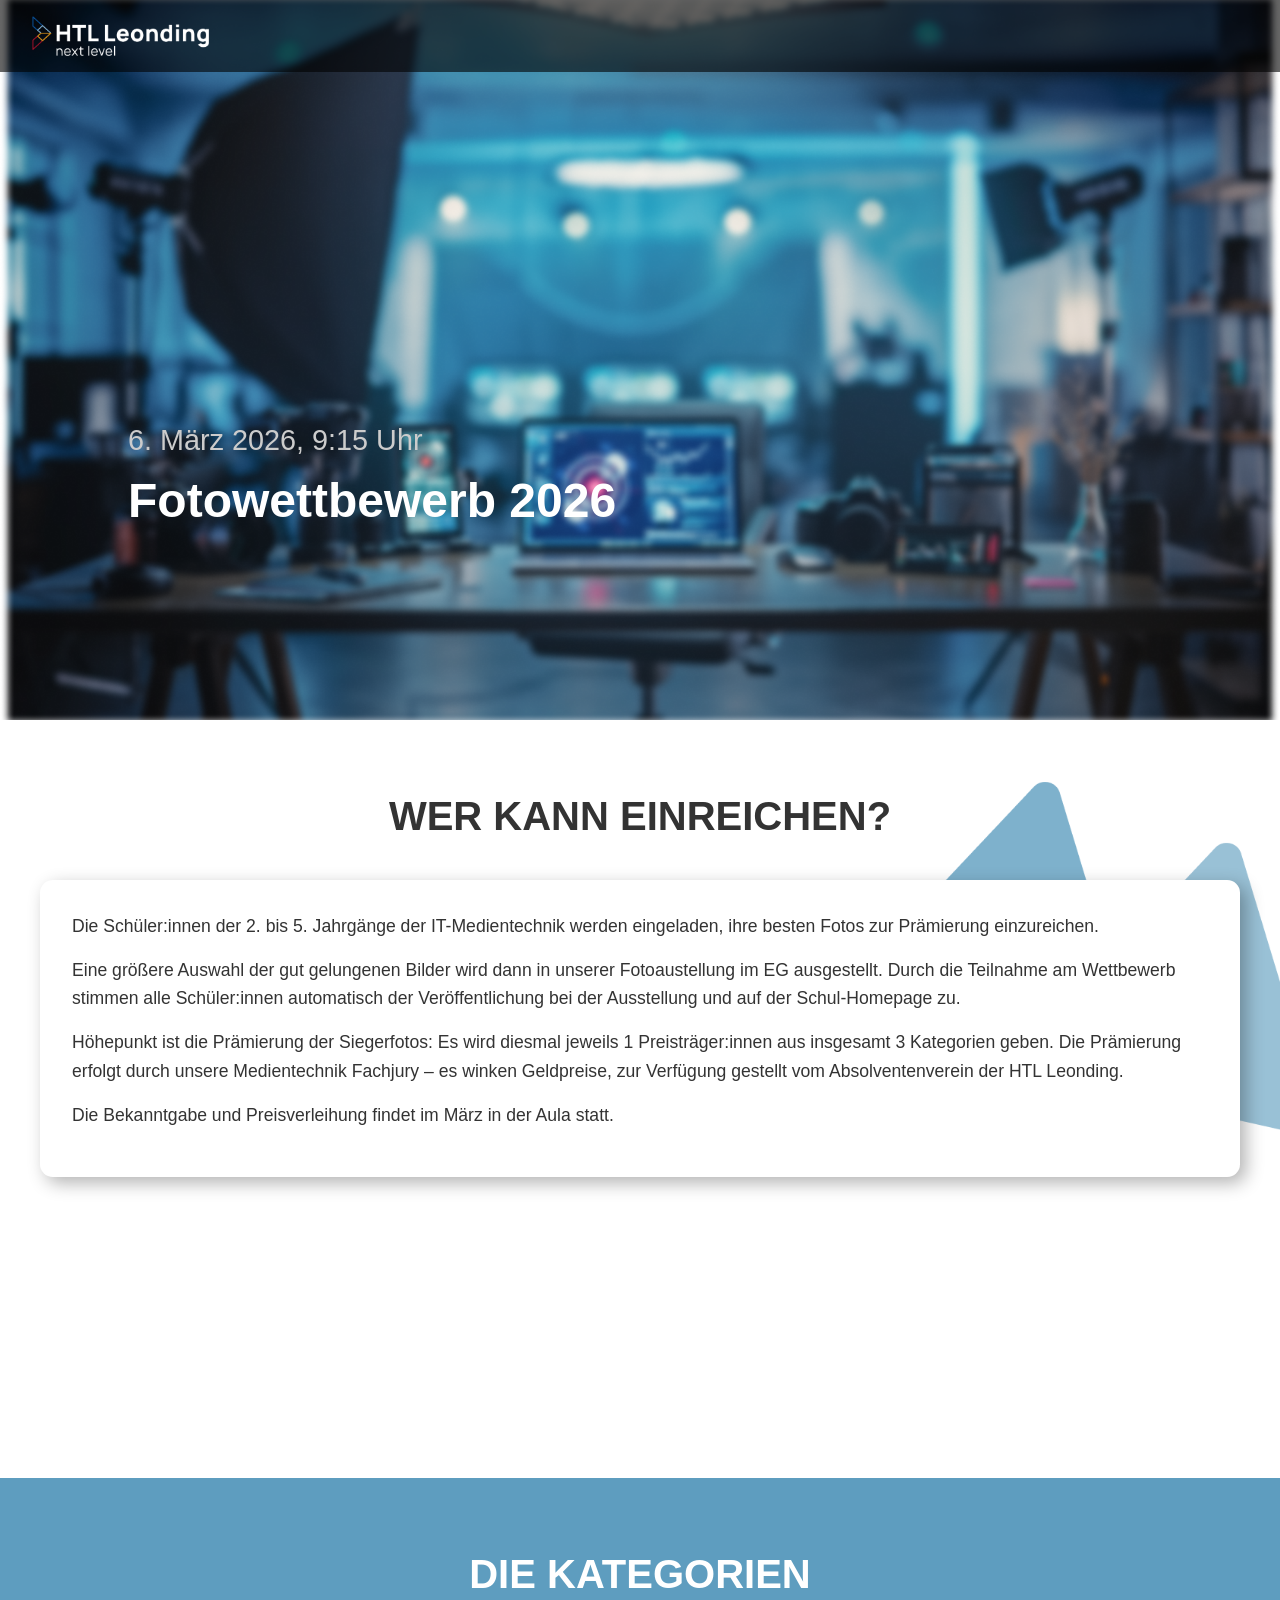
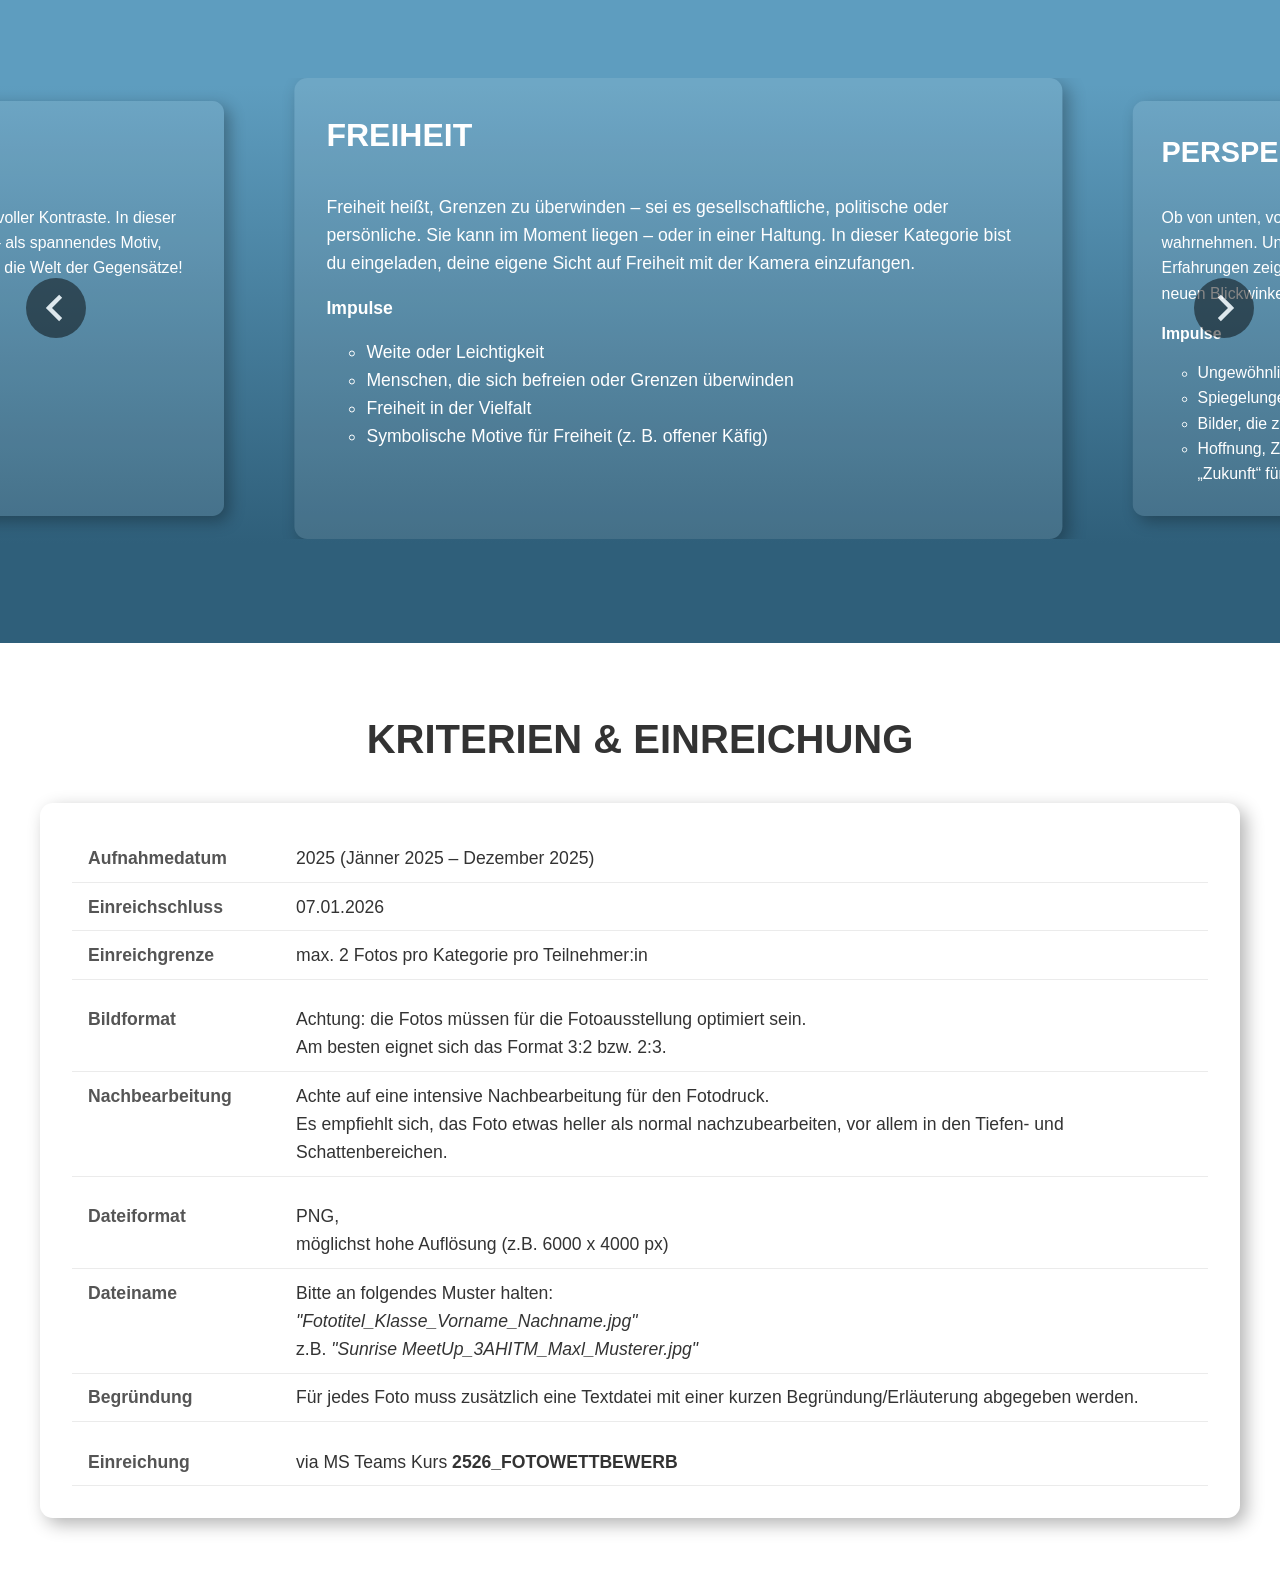
==== fotowettbewerb/index.html @ fc277216 "auto deployment" ====
<!DOCTYPE html>
<html lang="de">

<head>
    <meta charset="UTF-8">
    <meta name="viewport" content="width=device-width, initial-scale=1.0">
    <title>Medientechnik - Template</title>
    <link rel="stylesheet" href="css/style.css">
    <link rel="stylesheet" href="https://cdn.jsdelivr.net/npm/@splidejs/splide@4/dist/css/splide.min.css">
    <script src="https://cdn.jsdelivr.net/npm/@splidejs/splide@4/dist/js/splide.min.js" defer></script>
    <script src="js/script.js" defer></script>
</head>

<body>
    <header class="site-header">
        <div class="header-bar">
            <img src="../img/logo/htllogo_2022_white_v2.png" alt="HTL Logo">
        </div>
        <div class="header-content">
            <p >6. März 2026, 9:15 Uhr</p>
            <h1>Fotowettbewerb 2026</h1>
        </div>
    </header>
    <main>

        <section class="section section--white">
            <div class="container">
                <h2>WER KANN EINREICHEN?</h2>
                <div class="content-box-wrapper">
                    <img src="img/tri/triMedt3.png" alt="Dekor" class="content-decor">
                    <div class="content-box">
                        <p>Die Schüler:innen der 2. bis 5. Jahrgänge der IT-Medientechnik werden eingeladen, ihre besten
                            Fotos zur Prämierung einzureichen.</p>
                        <p>Eine größere Auswahl der gut gelungenen Bilder wird dann in unserer Fotoaustellung im EG
                            ausgestellt. Durch die Teilnahme am Wettbewerb stimmen alle Schüler:innen automatisch der
                            Veröffentlichung bei der Ausstellung und auf der Schul-Homepage zu.</p>
                        <p>Höhepunkt ist die Prämierung der Siegerfotos: Es wird diesmal jeweils 1 Preisträger:innen aus
                            insgesamt 3 Kategorien geben. Die Prämierung erfolgt durch unsere Medientechnik Fachjury –
                            es winken Geldpreise, zur Verfügung gestellt vom Absolventenverein der HTL Leonding.</p>
                        <p>Die Bekanntgabe und Preisverleihung findet im März in der Aula statt.</p>
                    </div>
                </div>
            </div>
        </section>


        <section class="section section--turquoise section--slider">
            <div class="container">
                <h2>DIE KATEGORIEN</h2>
            </div>
            <div class="splide-bleed">
                <div id="kategorien-splide" class="splide">
                    <div class="splide__track">
                        <ul class="splide__list">
                            <li class="splide__slide">
                                <h3>FREIHEIT</h3>
                                <p>Freiheit heißt, Grenzen zu überwinden – sei es gesellschaftliche, politische oder
                                    persönliche. Sie
                                    kann im Moment liegen – oder in einer Haltung. In dieser Kategorie bist du
                                    eingeladen, deine eigene
                                    Sicht auf Freiheit mit der Kamera einzufangen.</p>
                                <p><strong>Impulse</strong></p>
                                <ul>
                                    <li>Weite oder Leichtigkeit</li>
                                    <li>Menschen, die sich befreien oder Grenzen überwinden</li>
                                    <li>Freiheit in der Vielfalt</li>
                                    <li>Symbolische Motive für Freiheit (z. B. offener Käfig)</li>
                                </ul>
                            </li>
                            <li class="splide__slide">
                                <h3>PERSPEKTIVE</h3>
                                <p>Ob von unten, von oben, ganz nah oder weit weg – Perspektiven verändern, wie wir
                                    Dinge wahrnehmen.
                                    Und nicht nur mit der Kamera: Auch deine Gedanken, Meinungen und Erfahrungen zeigen
                                    deine ganz
                                    persönliche Sicht auf die Welt. Mach ein Bild, das einen neuen Blickwinkel zeigt –
                                    technisch,
                                    emotional oder gesellschaftlich.</p>
                                <p><strong>Impulse</strong></p>
                                <ul>
                                    <li>Ungewöhnliche Blickwinkel und Kamerapositionen</li>
                                    <li>Spiegelungen, Verzerrungen</li>
                                    <li>Bilder, die zum Umdenken anregen oder einen Standpunkt zeigen</li>
                                    <li>Hoffnung, Zukunft, Vision (z. B. was Perspektive im Sinne von „Lebensweg“ oder
                                        „Zukunft“ für
                                        dich bedeutet)</li>
                                </ul>
                            </li>
                            <li class="splide__slide">
                                <h3>KONTRASTREICH</h3>
                                <p>Ob hell und dunkel, alt und neu, heiß und kalt – das Leben ist voller Kontraste. In
                                    dieser Kategorie
                                    wollen wir Bilder, die Gegensätze sichtbar machen – als spannendes Motiv,
                                    überraschende Kombination
                                    oder starke Bildsprache. Zeig uns die Welt der Gegensätze!</p>
                                <p><strong>Impulse</strong></p>
                                <ul>
                                    <li>Licht und Schatten</li>
                                    <li>Farben, Formen, Texturen</li>
                                    <li>Emotionen und Stimmungen</li>
                                    <li>Gegensätze im Alltag, in der Natur oder Gesellschaft</li>
                                </ul>
                            </li>
                        </ul>
                    </div>
                </div>
            </div>
        </section>


        <section class="section section--white">
            <div class="container">
                <h2>KRITERIEN &amp; EINREICHUNG</h2>
                <div class="content-box">
                    <table class="criteria-table">
                        <tbody>
                            <tr>
                                <th>Aufnahmedatum</th>
                                <td>2025 (Jänner 2025 – Dezember 2025)</td>
                            </tr>
                            <tr>
                                <th>Einreichschluss</th>
                                <td>07.01.2026</td>
                            </tr>
                            <tr>
                                <th>Einreichgrenze</th>
                                <td>max. 2 Fotos pro Kategorie pro Teilnehmer:in</td>
                            </tr>
                            <tr class="criteria-spacer"><td colspan="2"></td></tr>
                            <tr>
                                <th>Bildformat</th>
                                <td>Achtung: die Fotos müssen für die Fotoausstellung optimiert sein.<br>
                                    Am besten eignet sich das Format 3:2 bzw. 2:3.</td>
                            </tr>
                            <tr>
                                <th>Nachbearbeitung</th>
                                <td>Achte auf eine intensive Nachbearbeitung für den Fotodruck.<br>
                                    Es empfiehlt sich, das Foto etwas heller als normal nachzubearbeiten, vor allem in den Tiefen- und Schattenbereichen.</td>
                            </tr>
                            <tr class="criteria-spacer"><td colspan="2"></td></tr>
                            <tr>
                                <th>Dateiformat</th>
                                <td>PNG,<br>möglichst hohe Auflösung (z.B. 6000 x 4000 px)</td>
                            </tr>
                            <tr>
                                <th>Dateiname</th>
                                <td>Bitte an folgendes Muster halten:<br>
                                    <em>"Fototitel_Klasse_Vorname_Nachname.jpg"</em><br>
                                    z.B. <em>"Sunrise MeetUp_3AHITM_Maxl_Musterer.jpg"</em></td>
                            </tr>
                            <tr>
                                <th>Begründung</th>
                                <td>Für jedes Foto muss zusätzlich eine Textdatei mit einer kurzen Begründung/Erläuterung abgegeben werden.</td>
                            </tr>
                            <tr class="criteria-spacer"><td colspan="2"></td></tr>
                            <tr>
                                <th>Einreichung</th>
                                <td>via MS Teams Kurs <strong>2526_FOTOWETTBEWERB</strong></td>
                            </tr>
                        </tbody>
                    </table>
                </div>
            </div>
        </section>
</body>

</html>
---- fotowettbewerb/css/style.css ----
/**********************
* FONT
**/
@font-face {
	font-family: 'Manrope-Light';
	src: url('font/Manrope-Light.ttf');
	font-display: fallback;
}
@font-face {
	font-family: 'Manrope';
	src: url('font/Manrope-Regular.ttf');
	font-display: fallback;
}
@font-face {
	font-family: 'Manrope-Bold';
	src: url('font/Manrope-Bold.ttf');
	font-display: fallback;
}



/**********************
* GENERAL
**/
:root {
    --color-white: #ffffff;
    --color-turquoise-start: #00c9ff;
    --color-turquoise-end: #92fe9d;
    --font-base: "Manrope", "Roboto", Helvetica, Arial, sans-serif;
    --spacing-unit: 1rem;
}

body {
    margin: 0;
    font-family: var(--font-base);
    line-height: 1.6;
    color: #333;
    font-size: 1.1rem;
    width: 100%;
    overflow-x: hidden;
}

main {
    width: 100%;
}



/**********************
* SECTIONS
**/
.section {
    padding: calc(var(--spacing-unit) * 4) var(--spacing-unit);
    text-align: left;
    min-height: 70vh;
}

.section--white {
    background-color: var(--color-white);
}

.section--turquoise {
    background: linear-gradient(180deg,#5e9dbf 27%,#2f5f7a 87%);
    color: #fff;
}

.section--slider {
    padding-left: 0;
    padding-right: 0;
}

.section--slider .container {
    padding-left: var(--spacing-unit);
    padding-right: var(--spacing-unit);
}

.container {
    max-width: 1200px;
    margin: 0 auto;
}



/**********************
* TYPO
**/
h1, h2, h3 {
    margin: 0 0 calc(var(--spacing-unit)*2) 0;
    font-weight: bold;
}

h1 {
    font-size: 3rem;
}

h2 {
    font-size: 2.5rem;
    text-align: center;
}

h3 {
    font-size: 2rem;
}
p {
    margin: 0 0 var(--spacing-unit) 0;
}

/* white section content box */
.content-box-wrapper {
    position: relative; /* allow decorative element */
}
.content-box-wrapper h2 {
    position: relative;
    z-index: 10;
}
.content-box {
    position: relative;
    background-color: var(--color-white);
    padding: calc(var(--spacing-unit) * 2);
    border-radius: 1vw;
    box-shadow: 6px 6px 18px 0px rgba(0,0,0,0.3);
    text-align: left;
    z-index: 10;
}

/* decorative image inside content box (using img tag) */
.content-box-wrapper .content-decor {
    position: absolute;
    top: -12vw;
    right: -14vw;
    width: 50vw;
    height: 40vw;
    z-index: 5;
    user-select: none;
    pointer-events: none;
}


/**********************
* CRITERIA TABLE
**/
.criteria-table {
    width: 100%;
    border-collapse: collapse;
}

.criteria-table th,
.criteria-table td {
    padding: 0.6rem 1rem;
    vertical-align: top;
    text-align: left;
}

.criteria-table th {
    white-space: nowrap;
    font-weight: bold;
    width: 11rem;
    color: #555;
}

.criteria-table tr:not(.criteria-spacer) {
    border-bottom: 1px solid rgba(0, 0, 0, 0.08);
}

.criteria-table .criteria-spacer td {
    padding: 0.5rem 0;
    border: none;
}





/**********************
* SPLIDE SLIDER
**/

.splide {
  padding: 40px 0;
  overflow: visible; 
  position: relative;
}

.splide-bleed {
        width: 100vw;
        margin-left: calc(50% - 50vw);
        margin-right: calc(50% - 50vw);
}
.splide__track {
    overflow: visible;
}
.splide__slide {
    background-color: rgba(255, 255, 255, 0.1);
    border-radius: 1vw;
    box-shadow: 6px 6px 18px 0px rgba(0, 0, 0, 0.3);
    padding: calc(var(--spacing-unit) * 2);
    transform: scale(0.9);
    transition: transform 400ms ease;
}
.splide__slide.is-active {
  transform: scale(1);
}
.splide .splide__arrow {
  position: absolute;
  top: 50%;
  transform: translateY(-50%);
  width: 60px;
  height: 60px;
  border-radius: 50%;
  opacity: 0.8;
  z-index: 20;
  display: flex;
  justify-content: center;
  align-items: center;
  transition: opacity 0.3s;
}

.splide .splide__arrow:hover {
  opacity: 1;
}

.splide__arrow.splide__arrow--prev {
  left: 2vw;
  background: rgba(0, 0, 0, 0.6);
}

.splide__arrow.splide__arrow--next {
  right: 2vw; 
  background: rgba(0, 0, 0, 0.6);
}

.splide .splide__arrow svg {
  filter: invert(1);
  width: 28px;
  height: 28px;
}





.site-header {
    position: relative;
    background: url("../img/headerbg.png") no-repeat center center;
    background-size: cover;
    height: 80vh;
    color: var(--color-white);
}

.site-header .header-content {
    position: absolute;
    left: 10vw;
    bottom: 20vh;
}

.site-header p {
    display: block;
    color: #ccc;
    font-size: 1.8rem;
    margin: 0 0.25rem 0 0;
}

.site-header h1 {
    font-size: 3rem;
    margin: 0;
}
.site-header .header-bar {
    position: absolute;
    top: 0;
    left: 0;
    right: 0;
    background-color: rgba(0, 0, 0, 0.6);
    display: flex;
    align-items: center;
    padding: 1rem 2rem;
}

.site-header .header-bar img {
    height: 2.5rem;
    width: auto;
}
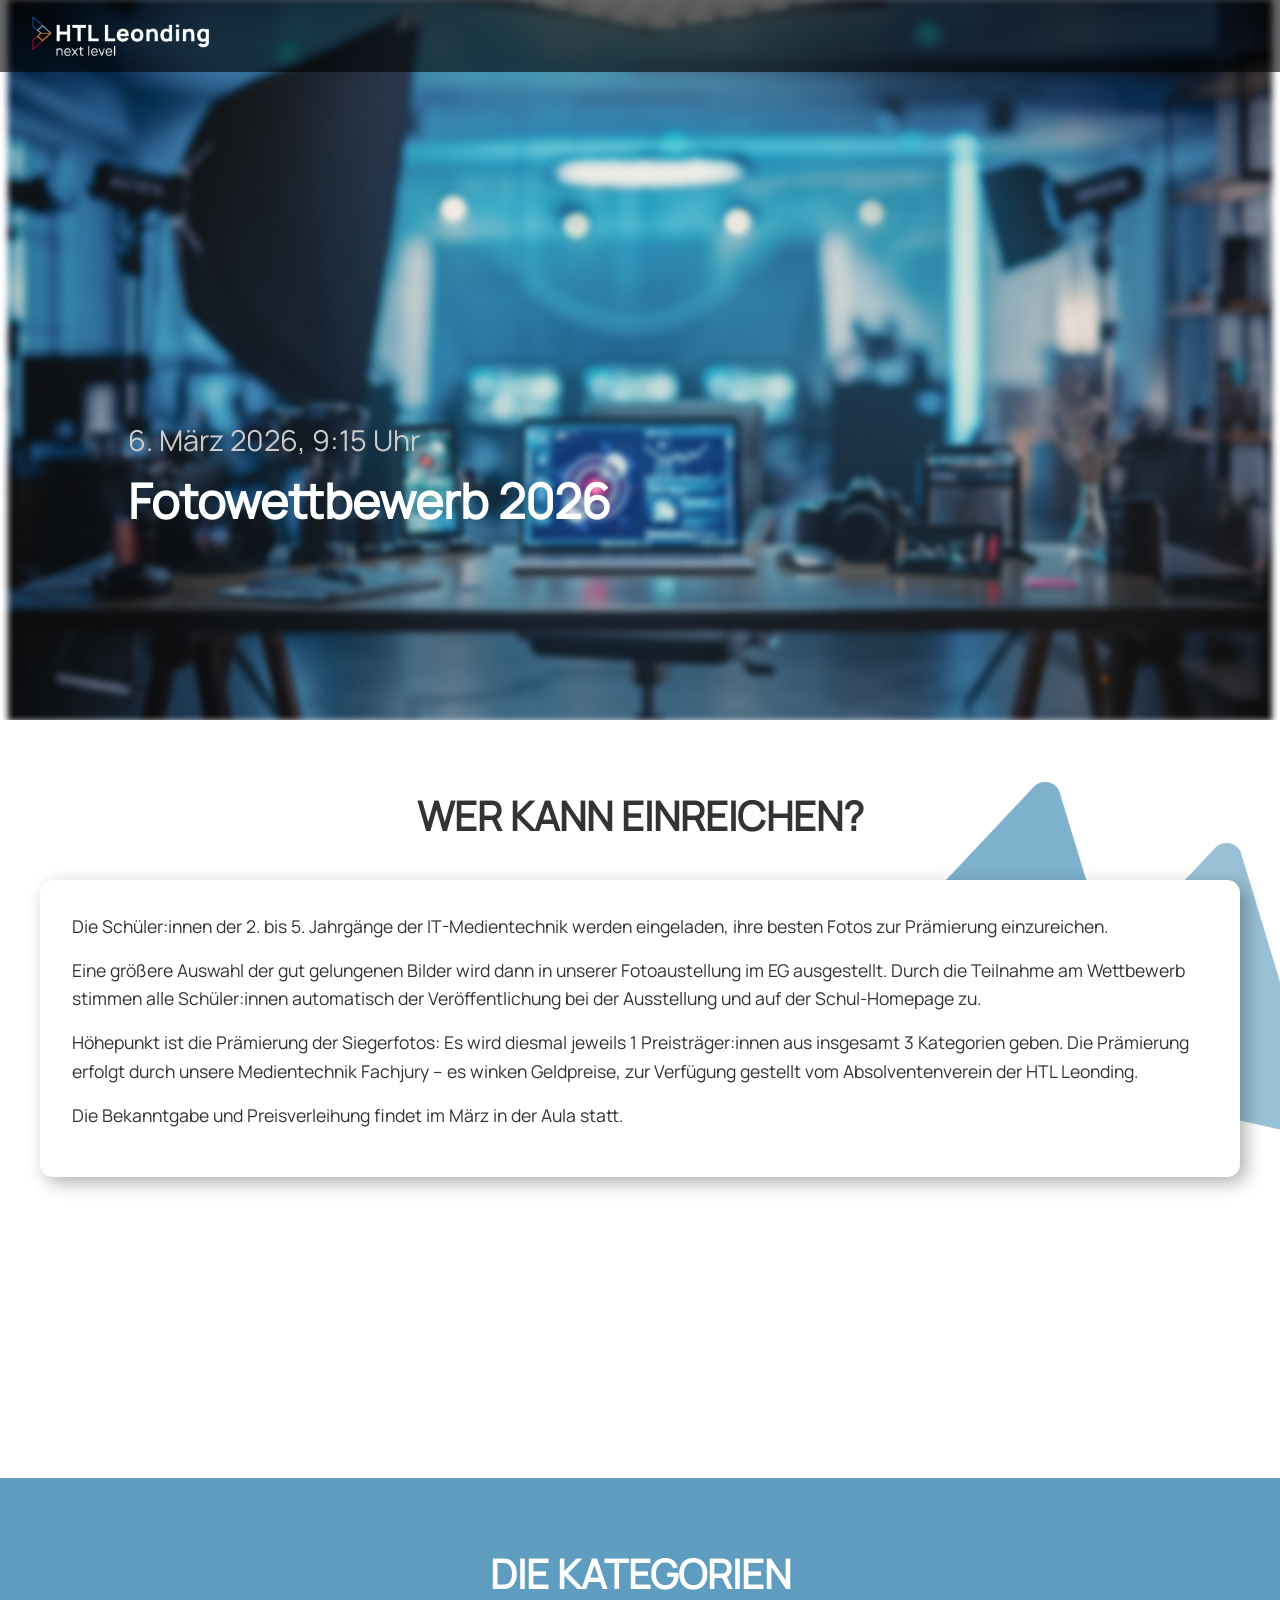
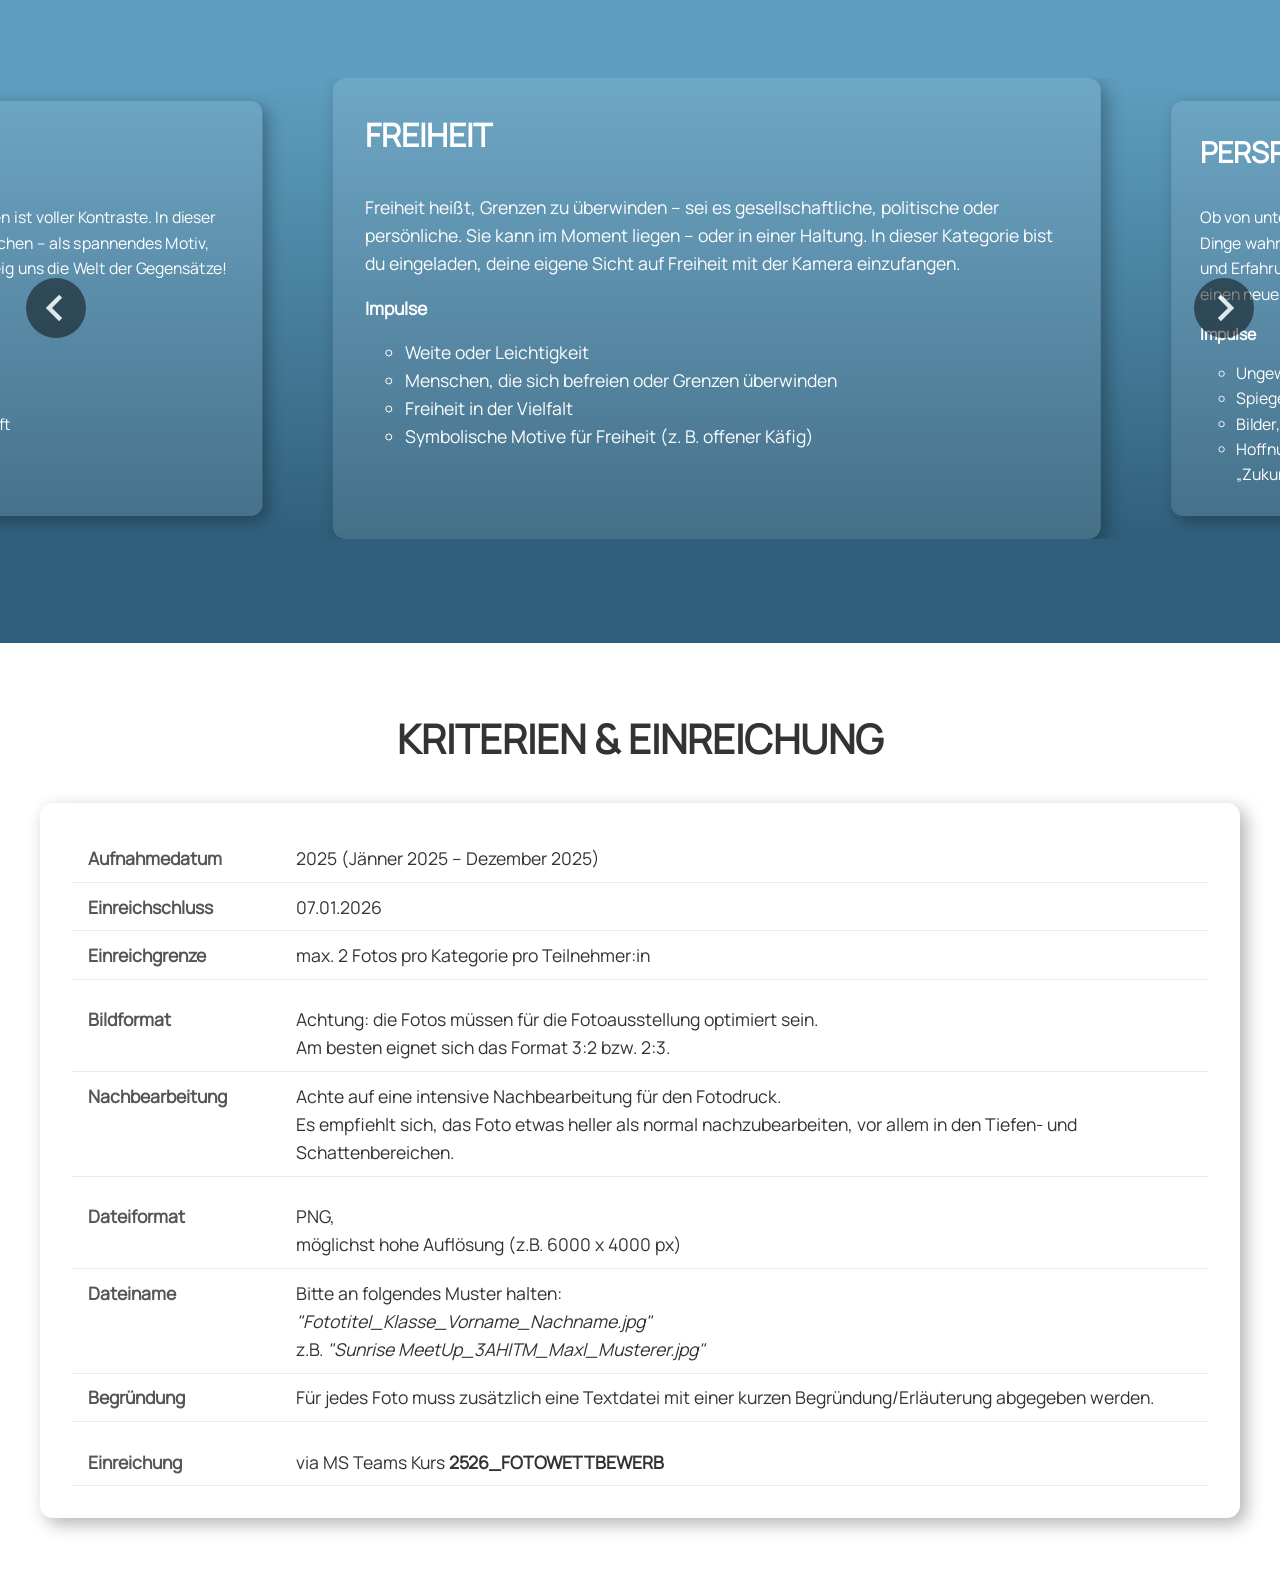
==== commit 06f5014b: "css fixes" ====
--- a/fotowettbewerb/index.html
+++ b/fotowettbewerb/index.html
@@ -14,7 +14,7 @@
 <body>
     <header class="site-header">
         <div class="header-bar">
-            <img src="../img/logo/htllogo_2022_white_v2.png" alt="HTL Logo">
+            <img src="./img/logo/htllogo_2022_white_v2.png" alt="HTL Logo">
         </div>
         <div class="header-content">
             <p >6. März 2026, 9:15 Uhr</p>
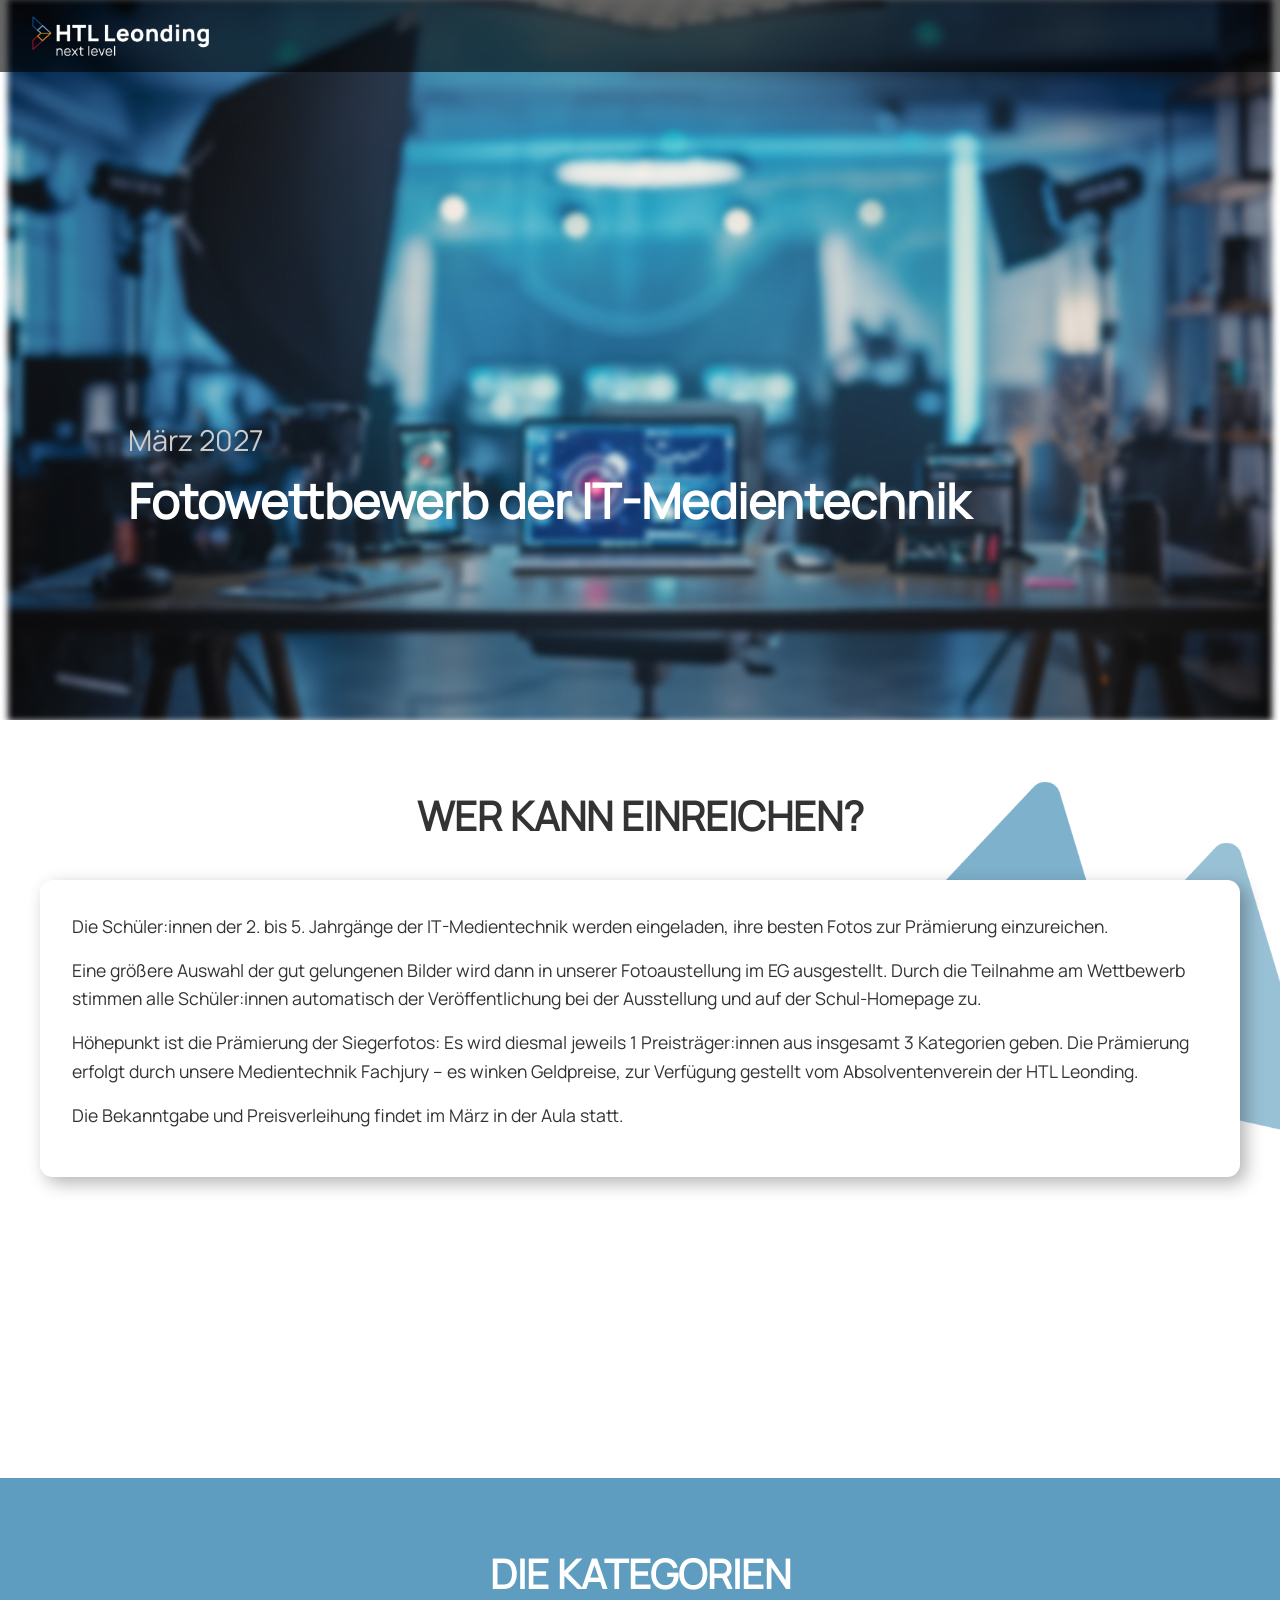
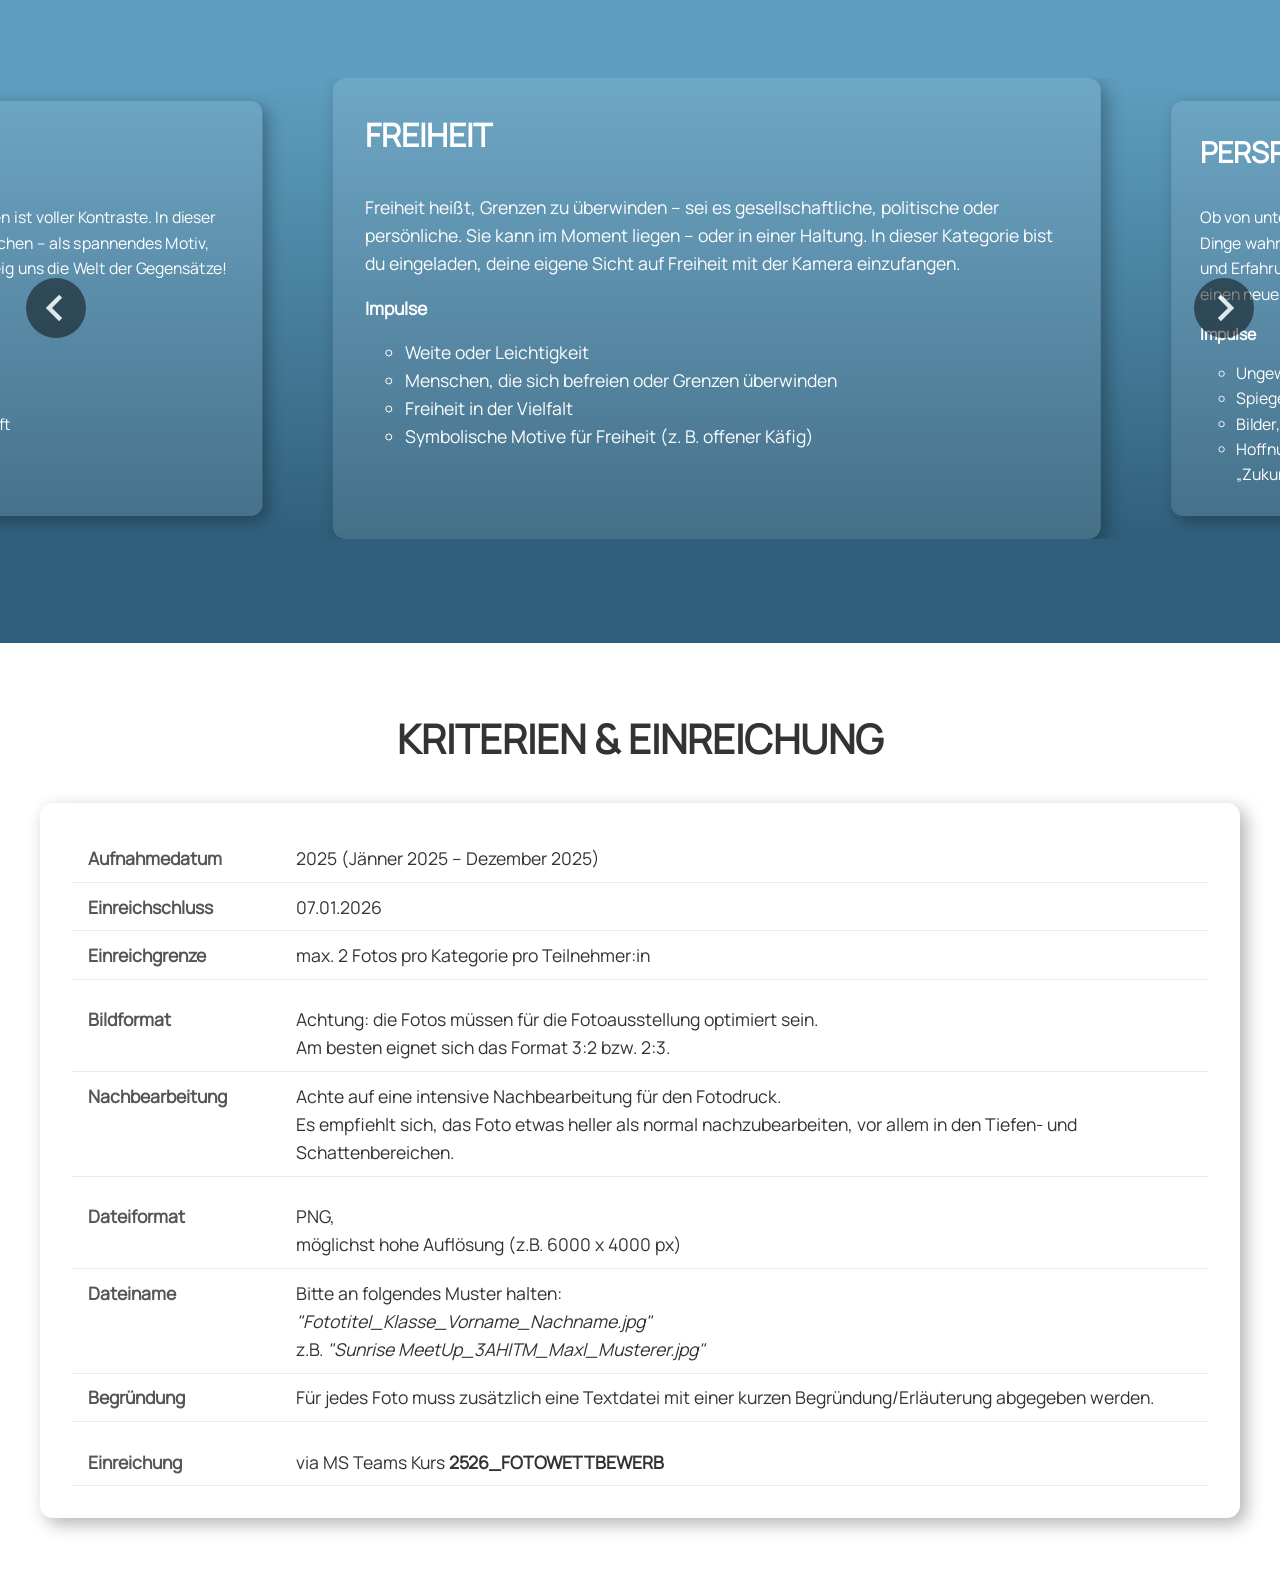
==== commit 10853641: "time update" ====
--- a/fotowettbewerb/index.html
+++ b/fotowettbewerb/index.html
@@ -17,8 +17,8 @@
             <img src="./img/logo/htllogo_2022_white_v2.png" alt="HTL Logo">
         </div>
         <div class="header-content">
-            <p >6. März 2026, 9:15 Uhr</p>
-            <h1>Fotowettbewerb 2026</h1>
+            <p>März 2027</p>
+            <h1>Fotowettbewerb der IT-Medientechnik</h1>
         </div>
     </header>
     <main>
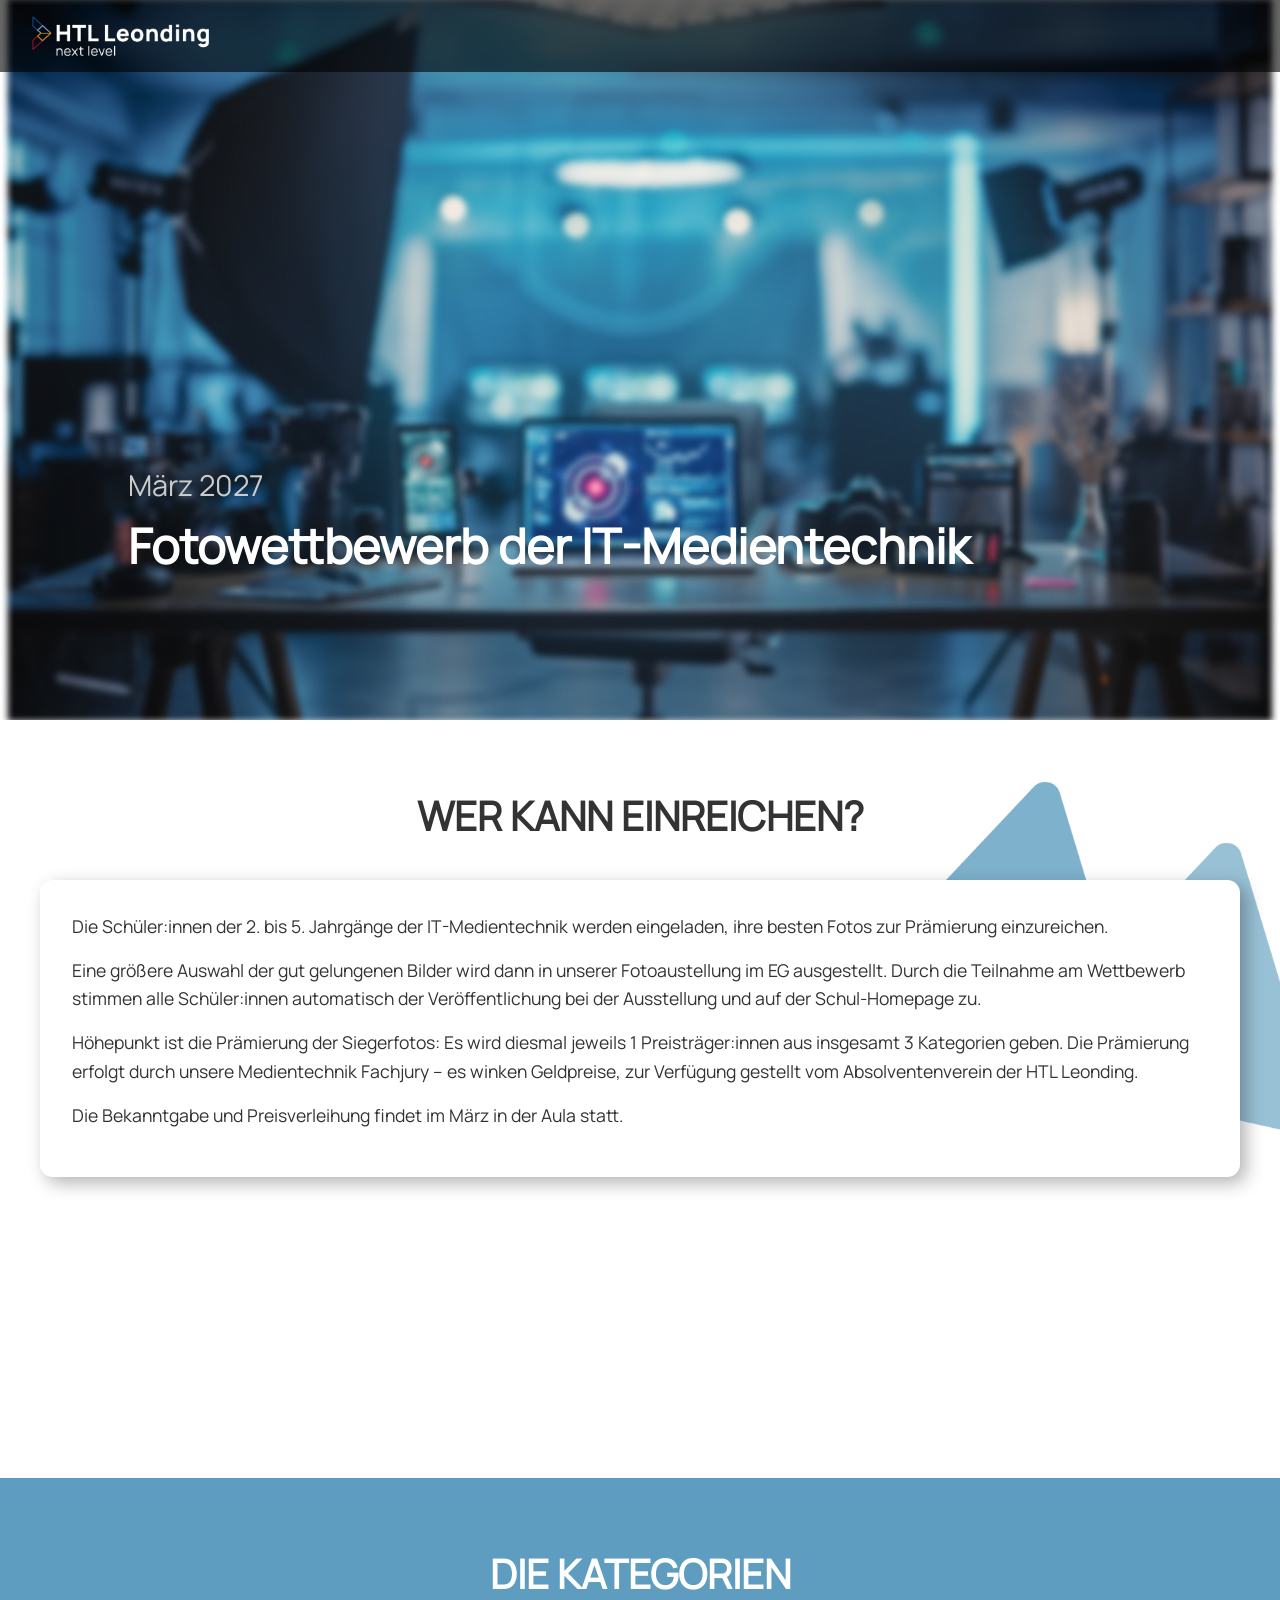
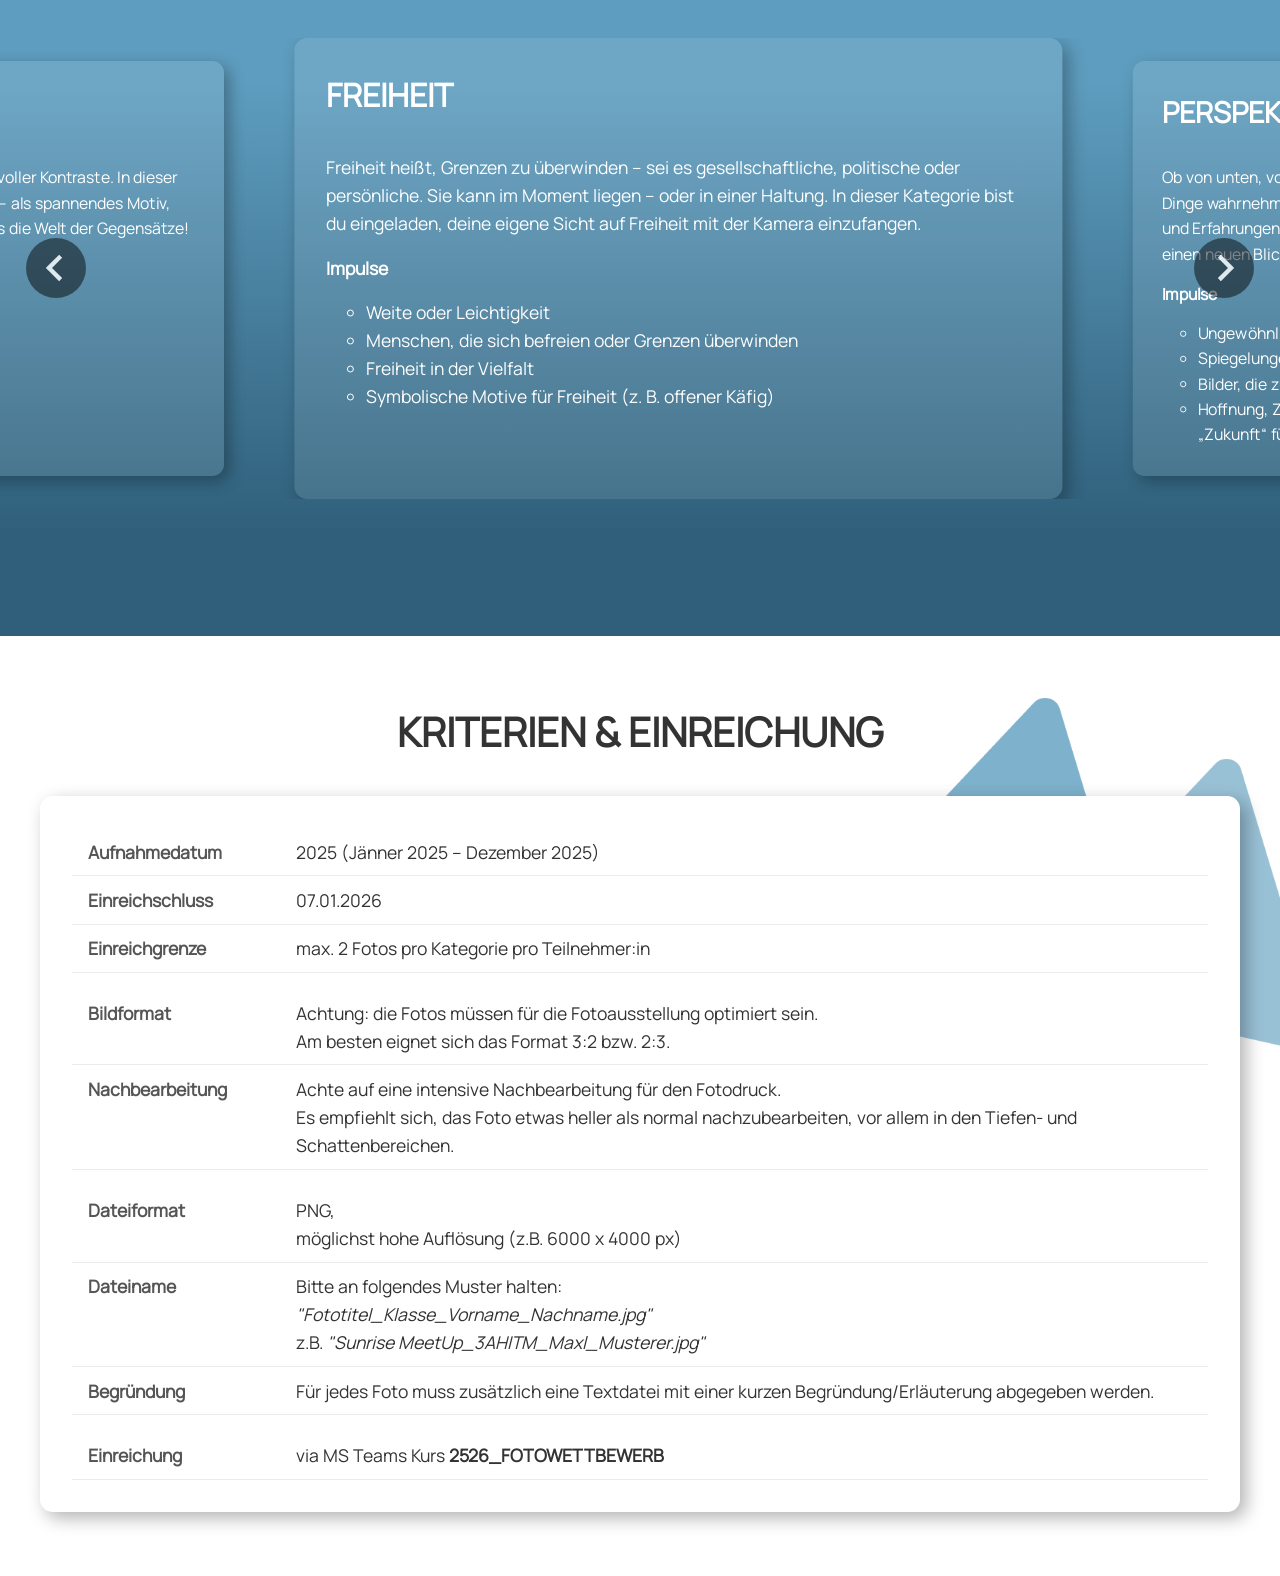
==== commit d9ae4d82: "splide fix" ====
--- a/fotowettbewerb/index.html
+++ b/fotowettbewerb/index.html
@@ -4,9 +4,20 @@
 <head>
     <meta charset="UTF-8">
     <meta name="viewport" content="width=device-width, initial-scale=1.0">
-    <title>Medientechnik - Template</title>
+    <title>HTL Leonding - Fotowettbewerb</title>
+    <link rel="stylesheet" href="../corporate-design/font.css">
     <link rel="stylesheet" href="css/style.css">
+
+    <!-- favicons begin -->
+    <link rel="apple-touch-icon" sizes="180x180" href="../corporate-design/favicon/apple-touch-icon.png">
+    <link rel="icon" type="image/png" sizes="32x32" href="../corporate-design/favicon/favicon-32x32.png">
+    <link rel="icon" type="image/png" sizes="16x16" href="../corporate-design/favicon/favicon-16x16.png">
+    <link rel="manifest" href="../corporate-design/favicon/site.webmanifest">
+    <meta name="msapplication-TileColor" content="#216083">
+
+    <!-- Splidejs -->
     <link rel="stylesheet" href="https://cdn.jsdelivr.net/npm/@splidejs/splide@4/dist/css/splide.min.css">
+    <link rel="stylesheet" href="css/splide.css">
     <script src="https://cdn.jsdelivr.net/npm/@splidejs/splide@4/dist/js/splide.min.js" defer></script>
     <script src="js/script.js" defer></script>
 </head>
@@ -14,7 +25,7 @@
 <body>
     <header class="site-header">
         <div class="header-bar">
-            <img src="./img/logo/htllogo_2022_white_v2.png" alt="HTL Logo">
+            <img src="../corporate-design/logo/htllogo_2022_white_v2.png" alt="HTL Logo">
         </div>
         <div class="header-content">
             <p>März 2027</p>
@@ -48,61 +59,60 @@
             <div class="container">
                 <h2>DIE KATEGORIEN</h2>
             </div>
-            <div class="splide-bleed">
-                <div id="kategorien-splide" class="splide">
-                    <div class="splide__track">
-                        <ul class="splide__list">
-                            <li class="splide__slide">
-                                <h3>FREIHEIT</h3>
-                                <p>Freiheit heißt, Grenzen zu überwinden – sei es gesellschaftliche, politische oder
-                                    persönliche. Sie
-                                    kann im Moment liegen – oder in einer Haltung. In dieser Kategorie bist du
-                                    eingeladen, deine eigene
-                                    Sicht auf Freiheit mit der Kamera einzufangen.</p>
-                                <p><strong>Impulse</strong></p>
-                                <ul>
-                                    <li>Weite oder Leichtigkeit</li>
-                                    <li>Menschen, die sich befreien oder Grenzen überwinden</li>
-                                    <li>Freiheit in der Vielfalt</li>
-                                    <li>Symbolische Motive für Freiheit (z. B. offener Käfig)</li>
-                                </ul>
-                            </li>
-                            <li class="splide__slide">
-                                <h3>PERSPEKTIVE</h3>
-                                <p>Ob von unten, von oben, ganz nah oder weit weg – Perspektiven verändern, wie wir
-                                    Dinge wahrnehmen.
-                                    Und nicht nur mit der Kamera: Auch deine Gedanken, Meinungen und Erfahrungen zeigen
-                                    deine ganz
-                                    persönliche Sicht auf die Welt. Mach ein Bild, das einen neuen Blickwinkel zeigt –
-                                    technisch,
-                                    emotional oder gesellschaftlich.</p>
-                                <p><strong>Impulse</strong></p>
-                                <ul>
-                                    <li>Ungewöhnliche Blickwinkel und Kamerapositionen</li>
-                                    <li>Spiegelungen, Verzerrungen</li>
-                                    <li>Bilder, die zum Umdenken anregen oder einen Standpunkt zeigen</li>
-                                    <li>Hoffnung, Zukunft, Vision (z. B. was Perspektive im Sinne von „Lebensweg“ oder
-                                        „Zukunft“ für
-                                        dich bedeutet)</li>
-                                </ul>
-                            </li>
-                            <li class="splide__slide">
-                                <h3>KONTRASTREICH</h3>
-                                <p>Ob hell und dunkel, alt und neu, heiß und kalt – das Leben ist voller Kontraste. In
-                                    dieser Kategorie
-                                    wollen wir Bilder, die Gegensätze sichtbar machen – als spannendes Motiv,
-                                    überraschende Kombination
-                                    oder starke Bildsprache. Zeig uns die Welt der Gegensätze!</p>
-                                <p><strong>Impulse</strong></p>
-                                <ul>
-                                    <li>Licht und Schatten</li>
-                                    <li>Farben, Formen, Texturen</li>
-                                    <li>Emotionen und Stimmungen</li>
-                                    <li>Gegensätze im Alltag, in der Natur oder Gesellschaft</li>
-                                </ul>
-                            </li>
-                        </ul>
-                    </div>
+
+            <div class="splide" id="kategorien-slider">
+                <div class="splide__track">
+                    <ul class="splide__list">
+                        <li class="splide__slide">
+                            <h3>FREIHEIT</h3>
+                            <p>Freiheit heißt, Grenzen zu überwinden – sei es gesellschaftliche, politische oder
+                                persönliche. Sie
+                                kann im Moment liegen – oder in einer Haltung. In dieser Kategorie bist du
+                                eingeladen, deine eigene
+                                Sicht auf Freiheit mit der Kamera einzufangen.</p>
+                            <p><strong>Impulse</strong></p>
+                            <ul>
+                                <li>Weite oder Leichtigkeit</li>
+                                <li>Menschen, die sich befreien oder Grenzen überwinden</li>
+                                <li>Freiheit in der Vielfalt</li>
+                                <li>Symbolische Motive für Freiheit (z. B. offener Käfig)</li>
+                            </ul>
+                        </li>
+                        <li class="splide__slide">
+                            <h3>PERSPEKTIVE</h3>
+                            <p>Ob von unten, von oben, ganz nah oder weit weg – Perspektiven verändern, wie wir
+                                Dinge wahrnehmen.
+                                Und nicht nur mit der Kamera: Auch deine Gedanken, Meinungen und Erfahrungen zeigen
+                                deine ganz
+                                persönliche Sicht auf die Welt. Mach ein Bild, das einen neuen Blickwinkel zeigt –
+                                technisch,
+                                emotional oder gesellschaftlich.</p>
+                            <p><strong>Impulse</strong></p>
+                            <ul>
+                                <li>Ungewöhnliche Blickwinkel und Kamerapositionen</li>
+                                <li>Spiegelungen, Verzerrungen</li>
+                                <li>Bilder, die zum Umdenken anregen oder einen Standpunkt zeigen</li>
+                                <li>Hoffnung, Zukunft, Vision (z. B. was Perspektive im Sinne von „Lebensweg“ oder
+                                    „Zukunft“ für
+                                    dich bedeutet)</li>
+                            </ul>
+                        </li>
+                        <li class="splide__slide">
+                            <h3>KONTRASTREICH</h3>
+                            <p>Ob hell und dunkel, alt und neu, heiß und kalt – das Leben ist voller Kontraste. In
+                                dieser Kategorie
+                                wollen wir Bilder, die Gegensätze sichtbar machen – als spannendes Motiv,
+                                überraschende Kombination
+                                oder starke Bildsprache. Zeig uns die Welt der Gegensätze!</p>
+                            <p><strong>Impulse</strong></p>
+                            <ul>
+                                <li>Licht und Schatten</li>
+                                <li>Farben, Formen, Texturen</li>
+                                <li>Emotionen und Stimmungen</li>
+                                <li>Gegensätze im Alltag, in der Natur oder Gesellschaft</li>
+                            </ul>
+                        </li>
+                    </ul>
                 </div>
             </div>
         </section>
@@ -111,54 +121,66 @@
         <section class="section section--white">
             <div class="container">
                 <h2>KRITERIEN &amp; EINREICHUNG</h2>
-                <div class="content-box">
-                    <table class="criteria-table">
-                        <tbody>
-                            <tr>
-                                <th>Aufnahmedatum</th>
-                                <td>2025 (Jänner 2025 – Dezember 2025)</td>
-                            </tr>
-                            <tr>
-                                <th>Einreichschluss</th>
-                                <td>07.01.2026</td>
-                            </tr>
-                            <tr>
-                                <th>Einreichgrenze</th>
-                                <td>max. 2 Fotos pro Kategorie pro Teilnehmer:in</td>
-                            </tr>
-                            <tr class="criteria-spacer"><td colspan="2"></td></tr>
-                            <tr>
-                                <th>Bildformat</th>
-                                <td>Achtung: die Fotos müssen für die Fotoausstellung optimiert sein.<br>
-                                    Am besten eignet sich das Format 3:2 bzw. 2:3.</td>
-                            </tr>
-                            <tr>
-                                <th>Nachbearbeitung</th>
-                                <td>Achte auf eine intensive Nachbearbeitung für den Fotodruck.<br>
-                                    Es empfiehlt sich, das Foto etwas heller als normal nachzubearbeiten, vor allem in den Tiefen- und Schattenbereichen.</td>
-                            </tr>
-                            <tr class="criteria-spacer"><td colspan="2"></td></tr>
-                            <tr>
-                                <th>Dateiformat</th>
-                                <td>PNG,<br>möglichst hohe Auflösung (z.B. 6000 x 4000 px)</td>
-                            </tr>
-                            <tr>
-                                <th>Dateiname</th>
-                                <td>Bitte an folgendes Muster halten:<br>
-                                    <em>"Fototitel_Klasse_Vorname_Nachname.jpg"</em><br>
-                                    z.B. <em>"Sunrise MeetUp_3AHITM_Maxl_Musterer.jpg"</em></td>
-                            </tr>
-                            <tr>
-                                <th>Begründung</th>
-                                <td>Für jedes Foto muss zusätzlich eine Textdatei mit einer kurzen Begründung/Erläuterung abgegeben werden.</td>
-                            </tr>
-                            <tr class="criteria-spacer"><td colspan="2"></td></tr>
-                            <tr>
-                                <th>Einreichung</th>
-                                <td>via MS Teams Kurs <strong>2526_FOTOWETTBEWERB</strong></td>
-                            </tr>
-                        </tbody>
-                    </table>
+                <div class="content-box-wrapper">
+                    <img src="img/tri/triMedt3.png" alt="Dekor" class="content-decor">
+                    <div class="content-box">
+                        <table class="criteria-table">
+                            <tbody>
+                                <tr>
+                                    <th>Aufnahmedatum</th>
+                                    <td>2025 (Jänner 2025 – Dezember 2025)</td>
+                                </tr>
+                                <tr>
+                                    <th>Einreichschluss</th>
+                                    <td>07.01.2026</td>
+                                </tr>
+                                <tr>
+                                    <th>Einreichgrenze</th>
+                                    <td>max. 2 Fotos pro Kategorie pro Teilnehmer:in</td>
+                                </tr>
+                                <tr class="criteria-spacer">
+                                    <td colspan="2"></td>
+                                </tr>
+                                <tr>
+                                    <th>Bildformat</th>
+                                    <td>Achtung: die Fotos müssen für die Fotoausstellung optimiert sein.<br>
+                                        Am besten eignet sich das Format 3:2 bzw. 2:3.</td>
+                                </tr>
+                                <tr>
+                                    <th>Nachbearbeitung</th>
+                                    <td>Achte auf eine intensive Nachbearbeitung für den Fotodruck.<br>
+                                        Es empfiehlt sich, das Foto etwas heller als normal nachzubearbeiten, vor allem
+                                        in den Tiefen- und Schattenbereichen.</td>
+                                </tr>
+                                <tr class="criteria-spacer">
+                                    <td colspan="2"></td>
+                                </tr>
+                                <tr>
+                                    <th>Dateiformat</th>
+                                    <td>PNG,<br>möglichst hohe Auflösung (z.B. 6000 x 4000 px)</td>
+                                </tr>
+                                <tr>
+                                    <th>Dateiname</th>
+                                    <td>Bitte an folgendes Muster halten:<br>
+                                        <em>"Fototitel_Klasse_Vorname_Nachname.jpg"</em><br>
+                                        z.B. <em>"Sunrise MeetUp_3AHITM_Maxl_Musterer.jpg"</em>
+                                    </td>
+                                </tr>
+                                <tr>
+                                    <th>Begründung</th>
+                                    <td>Für jedes Foto muss zusätzlich eine Textdatei mit einer kurzen
+                                        Begründung/Erläuterung abgegeben werden.</td>
+                                </tr>
+                                <tr class="criteria-spacer">
+                                    <td colspan="2"></td>
+                                </tr>
+                                <tr>
+                                    <th>Einreichung</th>
+                                    <td>via MS Teams Kurs <strong>2526_FOTOWETTBEWERB</strong></td>
+                                </tr>
+                            </tbody>
+                        </table>
+                    </div>
                 </div>
             </div>
         </section>
--- a/corporate-design/font.css
+++ b/corporate-design/font.css
@@ -0,0 +1,23 @@
+/**********************
+* FONT
+**/
+@font-face {
+    font-family: 'Manrope-Light';
+    src: url('font/Manrope-Light.ttf');
+    font-display: fallback;
+}
+
+@font-face {
+    font-family: 'Manrope';
+    src: url('font/Manrope-Regular.ttf');
+    font-display: fallback;
+}
+
+@font-face {
+    font-family: 'Manrope-Bold';
+    src: url('font/Manrope-Bold.ttf');
+    font-display: fallback;
+}
+
+
+
--- a/fotowettbewerb/css/style.css
+++ b/fotowettbewerb/css/style.css
@@ -1,24 +1,3 @@
-/**********************
-* FONT
-**/
-@font-face {
-	font-family: 'Manrope-Light';
-	src: url('font/Manrope-Light.ttf');
-	font-display: fallback;
-}
-@font-face {
-	font-family: 'Manrope';
-	src: url('font/Manrope-Regular.ttf');
-	font-display: fallback;
-}
-@font-face {
-	font-family: 'Manrope-Bold';
-	src: url('font/Manrope-Bold.ttf');
-	font-display: fallback;
-}
-
-
-
 /**********************
 * GENERAL
 **/
@@ -46,11 +25,89 @@
 
 
 
+
+/**********************
+* TYPO
+**/
+h1,
+h2,
+h3 {
+    margin: 0 0 calc(var(--spacing-unit)*2) 0;
+    font-weight: bold;
+}
+
+h1 {
+    font-size: 3rem;
+    margin: 0;
+}
+
+h2 {
+    font-size: 2.5rem;
+    text-align: center;
+}
+
+h3 {
+    font-size: 2rem;
+}
+
+p {
+    margin: 0 0 var(--spacing-unit) 0;
+}
+
+
+
+
+
+/**********************
+* HEADER
+**/
+.site-header {
+    position: relative;
+    background: url("../img/headerbg.png") no-repeat center center;
+    background-size: cover;
+    height: 80vh;
+    color: var(--color-white);
+}
+
+.site-header .header-content {
+    position: absolute;
+    left: 10vw;
+    bottom: 15vh;
+}
+
+.site-header p {
+    display: block;
+    color: #ccc;
+    font-size: 1.8rem;
+    margin: 0 0.25rem 0 0;
+}
+
+.site-header .header-bar {
+    position: absolute;
+    top: 0;
+    left: 0;
+    right: 0;
+    background-color: rgba(0, 0, 0, 0.6);
+    display: flex;
+    align-items: center;
+    padding: 1rem 2rem;
+}
+
+.site-header .header-bar img {
+    height: 2.5rem;
+    width: auto;
+}
+
+
+
+
+
+
 /**********************
 * SECTIONS
 **/
 .section {
-    padding: calc(var(--spacing-unit) * 4) var(--spacing-unit);
+    padding: calc(var(--spacing-unit) * 4) calc(var(--spacing-unit) * 2);
     text-align: left;
     min-height: 70vh;
 }
@@ -60,7 +117,7 @@
 }
 
 .section--turquoise {
-    background: linear-gradient(180deg,#5e9dbf 27%,#2f5f7a 87%);
+    background: linear-gradient(180deg, #5e9dbf 27%, #2f5f7a 87%);
     color: #fff;
 }
 
@@ -70,8 +127,8 @@
 }
 
 .section--slider .container {
-    padding-left: var(--spacing-unit);
-    padding-right: var(--spacing-unit);
+    padding-left: calc(var(--spacing-unit) * 2);
+    padding-right: calc(var(--spacing-unit) * 2);
 }
 
 .container {
@@ -81,44 +138,23 @@
 
 
 
-/**********************
-* TYPO
-**/
-h1, h2, h3 {
-    margin: 0 0 calc(var(--spacing-unit)*2) 0;
-    font-weight: bold;
-}
-
-h1 {
-    font-size: 3rem;
-}
-
-h2 {
-    font-size: 2.5rem;
-    text-align: center;
-}
-
-h3 {
-    font-size: 2rem;
-}
-p {
-    margin: 0 0 var(--spacing-unit) 0;
-}
-
 /* white section content box */
 .content-box-wrapper {
-    position: relative; /* allow decorative element */
-}
+    position: relative;
+    /* allow decorative element */
+}
+
 .content-box-wrapper h2 {
     position: relative;
     z-index: 10;
 }
+
 .content-box {
     position: relative;
     background-color: var(--color-white);
     padding: calc(var(--spacing-unit) * 2);
     border-radius: 1vw;
-    box-shadow: 6px 6px 18px 0px rgba(0,0,0,0.3);
+    box-shadow: 6px 6px 18px 0px rgba(0, 0, 0, 0.3);
     text-align: left;
     z-index: 10;
 }
@@ -136,6 +172,8 @@
 }
 
 
+
+
 /**********************
 * CRITERIA TABLE
 **/
@@ -168,114 +206,79 @@
 }
 
 
-
-
-
-/**********************
-* SPLIDE SLIDER
-**/
-
-.splide {
-  padding: 40px 0;
-  overflow: visible; 
-  position: relative;
-}
-
-.splide-bleed {
-        width: 100vw;
-        margin-left: calc(50% - 50vw);
-        margin-right: calc(50% - 50vw);
-}
-.splide__track {
-    overflow: visible;
-}
-.splide__slide {
-    background-color: rgba(255, 255, 255, 0.1);
-    border-radius: 1vw;
-    box-shadow: 6px 6px 18px 0px rgba(0, 0, 0, 0.3);
-    padding: calc(var(--spacing-unit) * 2);
-    transform: scale(0.9);
-    transition: transform 400ms ease;
-}
-.splide__slide.is-active {
-  transform: scale(1);
-}
-.splide .splide__arrow {
-  position: absolute;
-  top: 50%;
-  transform: translateY(-50%);
-  width: 60px;
-  height: 60px;
-  border-radius: 50%;
-  opacity: 0.8;
-  z-index: 20;
-  display: flex;
-  justify-content: center;
-  align-items: center;
-  transition: opacity 0.3s;
-}
-
-.splide .splide__arrow:hover {
-  opacity: 1;
-}
-
-.splide__arrow.splide__arrow--prev {
-  left: 2vw;
-  background: rgba(0, 0, 0, 0.6);
-}
-
-.splide__arrow.splide__arrow--next {
-  right: 2vw; 
-  background: rgba(0, 0, 0, 0.6);
-}
-
-.splide .splide__arrow svg {
-  filter: invert(1);
-  width: 28px;
-  height: 28px;
-}
-
-
-
-
-
-.site-header {
-    position: relative;
-    background: url("../img/headerbg.png") no-repeat center center;
-    background-size: cover;
-    height: 80vh;
-    color: var(--color-white);
-}
-
-.site-header .header-content {
-    position: absolute;
-    left: 10vw;
-    bottom: 20vh;
-}
-
-.site-header p {
-    display: block;
-    color: #ccc;
-    font-size: 1.8rem;
-    margin: 0 0.25rem 0 0;
-}
-
-.site-header h1 {
-    font-size: 3rem;
-    margin: 0;
-}
-.site-header .header-bar {
-    position: absolute;
-    top: 0;
-    left: 0;
-    right: 0;
-    background-color: rgba(0, 0, 0, 0.6);
-    display: flex;
-    align-items: center;
-    padding: 1rem 2rem;
-}
-
-.site-header .header-bar img {
-    height: 2.5rem;
-    width: auto;
-}
+@media (max-width: 768px) {
+    :root {
+        font-size: 80%;
+    }
+
+    h1 {
+        font-size: 2.3rem;
+    }
+
+    h2 {
+        font-size: 1.8rem;
+    }
+
+    h3 {
+        font-size: 1.4rem;
+    }
+
+    .site-header {
+        height: 50vh;
+    }
+
+    .site-header .header-content {
+        bottom: 10vh;
+        left: calc(var(--spacing-unit) * 2)
+    }
+
+    .section {
+        min-height: auto;
+        padding-top: calc(var(--spacing-unit) * 3);
+        padding-bottom: calc(var(--spacing-unit) * 3);
+    }
+
+    .section--slider .container {
+        padding-left: calc(var(--spacing-unit) * 1.5);
+        padding-right: calc(var(--spacing-unit) * 1.5);
+    }
+
+    .content-box {
+        padding: 1.25rem;
+        border-radius: 1rem;
+    }
+
+    .content-box-wrapper .content-decor {
+        top: -15vw;
+        right: -30vw;
+        width: 80vw;
+        height: 60vw;
+    }
+
+    .criteria-table,
+    .criteria-table tbody,
+    .criteria-table tr,
+    .criteria-table th,
+    .criteria-table td {
+        display: block;
+        width: 100%;
+    }
+
+    .criteria-table tr:not(.criteria-spacer) {
+        padding: 0.35rem 0;
+    }
+
+    .criteria-table th {
+        width: auto;
+        white-space: normal;
+        padding: 0.45rem 0.75rem 0.2rem;
+    }
+
+    .criteria-table td {
+        padding: 0 0.75rem 0.55rem;
+    }
+
+    .criteria-table .criteria-spacer {
+        display: none;
+    }
+}
